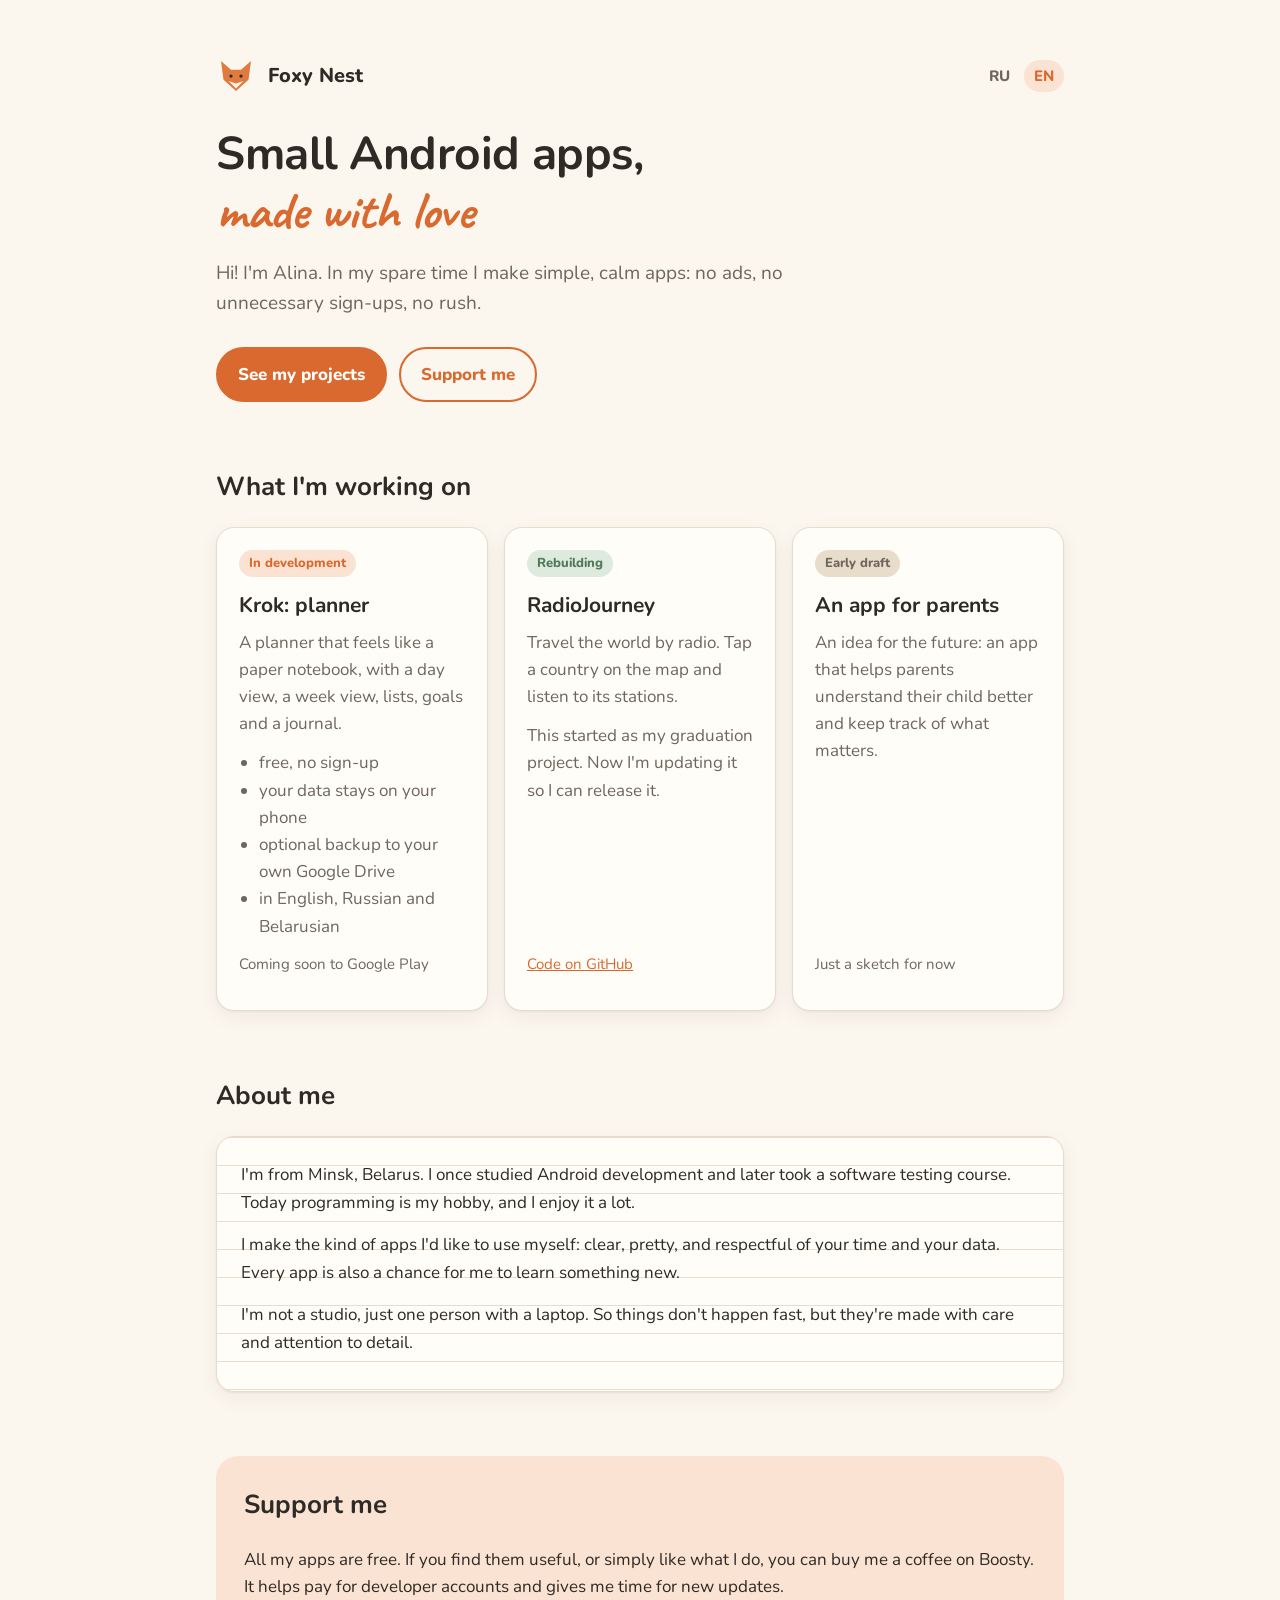
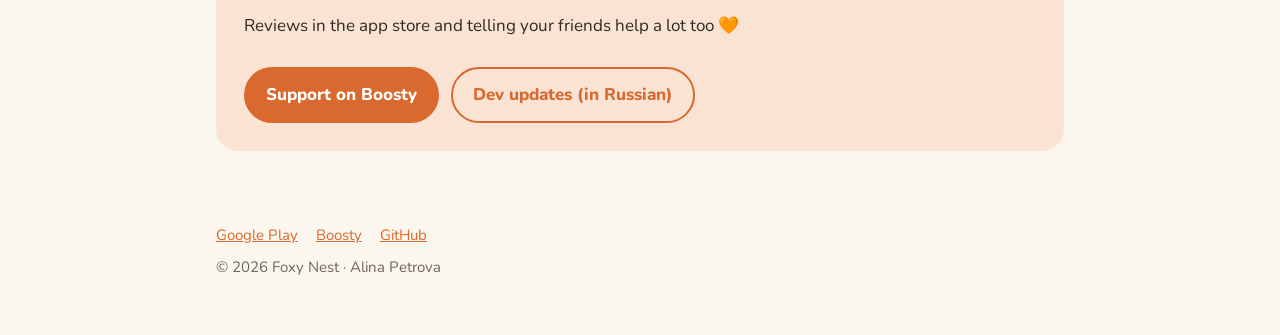
==== en/index.html @ 64275150 "Add files via upload" ====
<!DOCTYPE html>
<html lang="en">
<head>
  <!-- Английская версия сайта. Она лежит в папке en/, поэтому её адрес: foxytheone.github.io/en/
       Стили общие с русской версией: файл ../style.css («..» значит «на одну папку выше») -->
  <meta charset="utf-8">
  <meta name="viewport" content="width=device-width, initial-scale=1">
  <title>Foxy Nest — Android apps</title>
  <meta name="description" content="Foxy Nest is Alina's tiny workshop: simple, calm Android apps made in her spare time.">
  <link rel="icon" href="data:image/svg+xml,%3Csvg xmlns='http://www.w3.org/2000/svg' viewBox='0 0 64 64'%3E%3Cpath d='M8 8l16 14h16L56 8l-4 30-20 18-20-18z' fill='%23e07a3f'/%3E%3Cpath d='M20 40l12 12 12-12-12 4z' fill='%23fff4e8'/%3E%3C/svg%3E">
  <link rel="preconnect" href="https://fonts.googleapis.com">
  <link rel="preconnect" href="https://fonts.gstatic.com" crossorigin>
  <link href="https://fonts.googleapis.com/css2?family=Caveat:wght@600&family=Nunito:wght@400;600;800&display=swap" rel="stylesheet">
  <link rel="stylesheet" href="../style.css">
  <link rel="alternate" hreflang="ru" href="https://foxytheone.github.io/">
  <link rel="alternate" hreflang="en" href="https://foxytheone.github.io/en/">
</head>
<body>

<div class="wrap">

  <header>
    <div class="top">
      <div class="brand">
        <svg viewBox="0 0 64 64" aria-hidden="true">
          <path d="M8 8l16 14h16L56 8l-4 30-20 18-20-18z" fill="#e07a3f"/>
          <path d="M20 40l12 12 12-12-12 4z" fill="#fff4e8"/>
          <circle cx="24" cy="32" r="2.6" fill="#2e2a26"/>
          <circle cx="40" cy="32" r="2.6" fill="#2e2a26"/>
        </svg>
        Foxy Nest
      </div>
      <!-- Ссылка «RU» ведёт на одну папку выше, то есть на главную (русскую) страницу -->
      <nav class="lang" aria-label="Language">
        <a href="../" onclick="try{localStorage.setItem('lang','ru')}catch(e){}">RU</a>
        <span>EN</span>
      </nav>
    </div>

    <h1>Small Android apps,<br><span class="hand">made with love</span></h1>
    <p class="lead">
      Hi! I'm Alina. In my spare time I make simple, calm apps:
      no ads, no unnecessary sign-ups, no rush.
    </p>
    <div class="buttons">
      <a class="btn primary" href="#projects">See my projects</a>
      <a class="btn ghost" href="#support">Support me</a>
    </div>
  </header>

  <section id="projects">
    <h2>What I'm working on</h2>
    <div class="grid">

      <article class="card">
        <span class="tag">In development</span>
        <h3>Krok: planner</h3>
        <p>A planner that feels like a paper notebook, with a day view, a week view, lists, goals and a journal.</p>
        <ul>
          <li>free, no sign-up</li>
          <li>your data stays on your phone</li>
          <li>optional backup to your own Google Drive</li>
          <li>in English, Russian and Belarusian</li>
        </ul>
        <p class="foot">Coming soon to Google Play</p>
      </article>

      <article class="card">
        <span class="tag green">Rebuilding</span>
        <h3>RadioJourney</h3>
        <p>Travel the world by radio. Tap a country on the map and listen to its stations.</p>
        <p>This started as my graduation project. Now I'm updating it so I can release it.</p>
        <p class="foot"><a href="https://github.com/FoxyTheOne/RadioJourney">Code on GitHub</a></p>
      </article>

      <article class="card">
        <span class="tag grey">Early draft</span>
        <h3>An app for parents</h3>
        <p>An idea for the future: an app that helps parents understand their child better and keep track of what matters.</p>
        <p class="foot">Just a sketch for now</p>
      </article>

    </div>
  </section>

  <section id="about">
    <h2>About me</h2>
    <div class="note">
      <p>I'm from Minsk, Belarus. I once studied Android development and later took a software testing course. Today programming is my hobby, and I enjoy it a lot.</p>
      <p>I make the kind of apps I'd like to use myself: clear, pretty, and respectful of your time and your data. Every app is also a chance for me to learn something new.</p>
      <p>I'm not a studio, just one person with a laptop. So things don't happen fast, but they're made with care and attention to detail.</p>
    </div>
  </section>

  <!-- В Boosty можно платить картами из разных стран, поэтому кнопку оставляем и в английской версии -->
  <section id="support">
    <div class="support">
      <h2>Support me</h2>
      <p>All my apps are free. If you find them useful, or simply like what I do, you can buy me a coffee on Boosty. It helps pay for developer accounts and gives me time for new updates.</p>
      <p>Reviews in the app store and telling your friends help a lot too 🧡</p>
      <div class="buttons">
        <a class="btn primary" href="https://boosty.to/foxynest/donate">Support on Boosty</a>
        <a class="btn ghost" href="https://boosty.to/foxynest">Dev updates (in Russian)</a>
      </div>
    </div>
  </section>

  <footer>
    <div class="links">
      <a href="https://play.google.com/store/apps/dev?id=5456793891038364788">Google Play</a>
      <a href="https://boosty.to/foxynest">Boosty</a>
      <a href="https://github.com/FoxyTheOne">GitHub</a>
    </div>
    © 2026 Foxy Nest · Alina Petrova
  </footer>

</div>
</body>
</html>
---- style.css ----
/* Цвета собраны в одном месте, чтобы их было легко поменять */
:root {
  --bg: #fbf6ee;          /* фон «бумага» */
  --paper: #fffdf8;       /* карточки */
  --ink: #2e2a26;         /* основной текст */
  --muted: #6f665d;       /* второстепенный текст */
  --line: #e8dccb;        /* линии, рамки */
  --fox: #d9692f;         /* лисий оранжевый — акцент */
  --fox-soft: #fbe3d3;
  --green: #4f7a5a;
  --green-soft: #dfeadf;
  --shadow: 0 1px 2px rgba(60,40,20,.06), 0 6px 20px rgba(60,40,20,.06);
}
/* Тёмная тема: включается сама, если в телефоне/компьютере стоит тёмная тема */
@media (prefers-color-scheme: dark) {
  :root {
    --bg: #1d1a17;
    --paper: #26221e;
    --ink: #f1e9df;
    --muted: #b3a797;
    --line: #3b342d;
    --fox: #f08a4b;
    --fox-soft: #3d2a1e;
    --green: #8fbf98;
    --green-soft: #26332a;
    --shadow: none;
  }
}

* { box-sizing: border-box; }
body {
  margin: 0;
  background: var(--bg);
  color: var(--ink);
  font: 17px/1.6 "Nunito", system-ui, sans-serif;
}
a { color: var(--fox); }
.wrap { max-width: 880px; margin: 0 auto; padding: 0 16px; }

/* ---------- Шапка ---------- */
header { padding: 56px 0 32px; }
.brand { display: flex; align-items: center; gap: 12px; font-weight: 800; font-size: 20px; }
.brand svg { width: 40px; height: 40px; }
h1 {
  font-size: clamp(30px, 6vw, 46px);
  line-height: 1.15;
  margin: 32px 0 16px;
  letter-spacing: -.01em;
}
h1 .hand { font-family: "Caveat", cursive; color: var(--fox); font-size: 1.15em; }
.lead { font-size: 19px; color: var(--muted); max-width: 640px; margin: 0; }
.buttons { display: flex; flex-wrap: wrap; gap: 12px; margin-top: 28px; }
.btn {
  display: inline-block; padding: 12px 20px; border-radius: 999px;
  font-weight: 800; text-decoration: none; border: 2px solid var(--fox);
}
.btn.primary { background: var(--fox); color: #fff; }
.btn.ghost { color: var(--fox); }

/* ---------- Секции ---------- */
section { padding: 32px 0; }
h2 { font-size: 26px; margin: 0 0 20px; }
.grid { display: grid; gap: 16px; grid-template-columns: repeat(auto-fit, minmax(250px, 1fr)); }
.card {
  background: var(--paper); border: 1px solid var(--line); border-radius: 18px;
  padding: 22px; box-shadow: var(--shadow); display: flex; flex-direction: column;
}
.card h3 { margin: 12px 0 6px; font-size: 21px; }
.card p { margin: 0 0 12px; color: var(--muted); }
.card ul { margin: 0 0 12px; padding-left: 20px; color: var(--muted); }
.card .foot { margin-top: auto; font-size: 15px; }
.tag {
  align-self: flex-start; font-size: 13px; font-weight: 800; padding: 3px 10px;
  border-radius: 999px; background: var(--fox-soft); color: var(--fox);
}
.tag.green { background: var(--green-soft); color: var(--green); }
.tag.grey { background: var(--line); color: var(--muted); }

/* Блок «обо мне» — как листок в клетку */
.note {
  background:
    linear-gradient(var(--line) 1px, transparent 1px) 0 0 / 100% 28px,
    var(--paper);
  border: 1px solid var(--line); border-radius: 18px; padding: 24px 24px 20px;
  box-shadow: var(--shadow);
}
.note p { margin: 0 0 14px; line-height: 28px; }

/* Поддержка */
.support { background: var(--fox-soft); border-radius: 22px; padding: 28px; }
.support p { margin: 0 0 12px; }

footer { padding: 40px 0 56px; color: var(--muted); font-size: 15px; }
footer .links { display: flex; flex-wrap: wrap; gap: 18px; margin-bottom: 8px; }

/* ---------- Переключатель языка (RU / EN) в шапке ---------- */
.top { display: flex; align-items: center; justify-content: space-between; gap: 12px; }
.lang { display: flex; gap: 4px; font-weight: 800; font-size: 15px; }
.lang a, .lang span { padding: 4px 10px; border-radius: 999px; text-decoration: none; }
.lang span { background: var(--fox-soft); color: var(--fox); } /* текущий язык */
.lang a { color: var(--muted); }
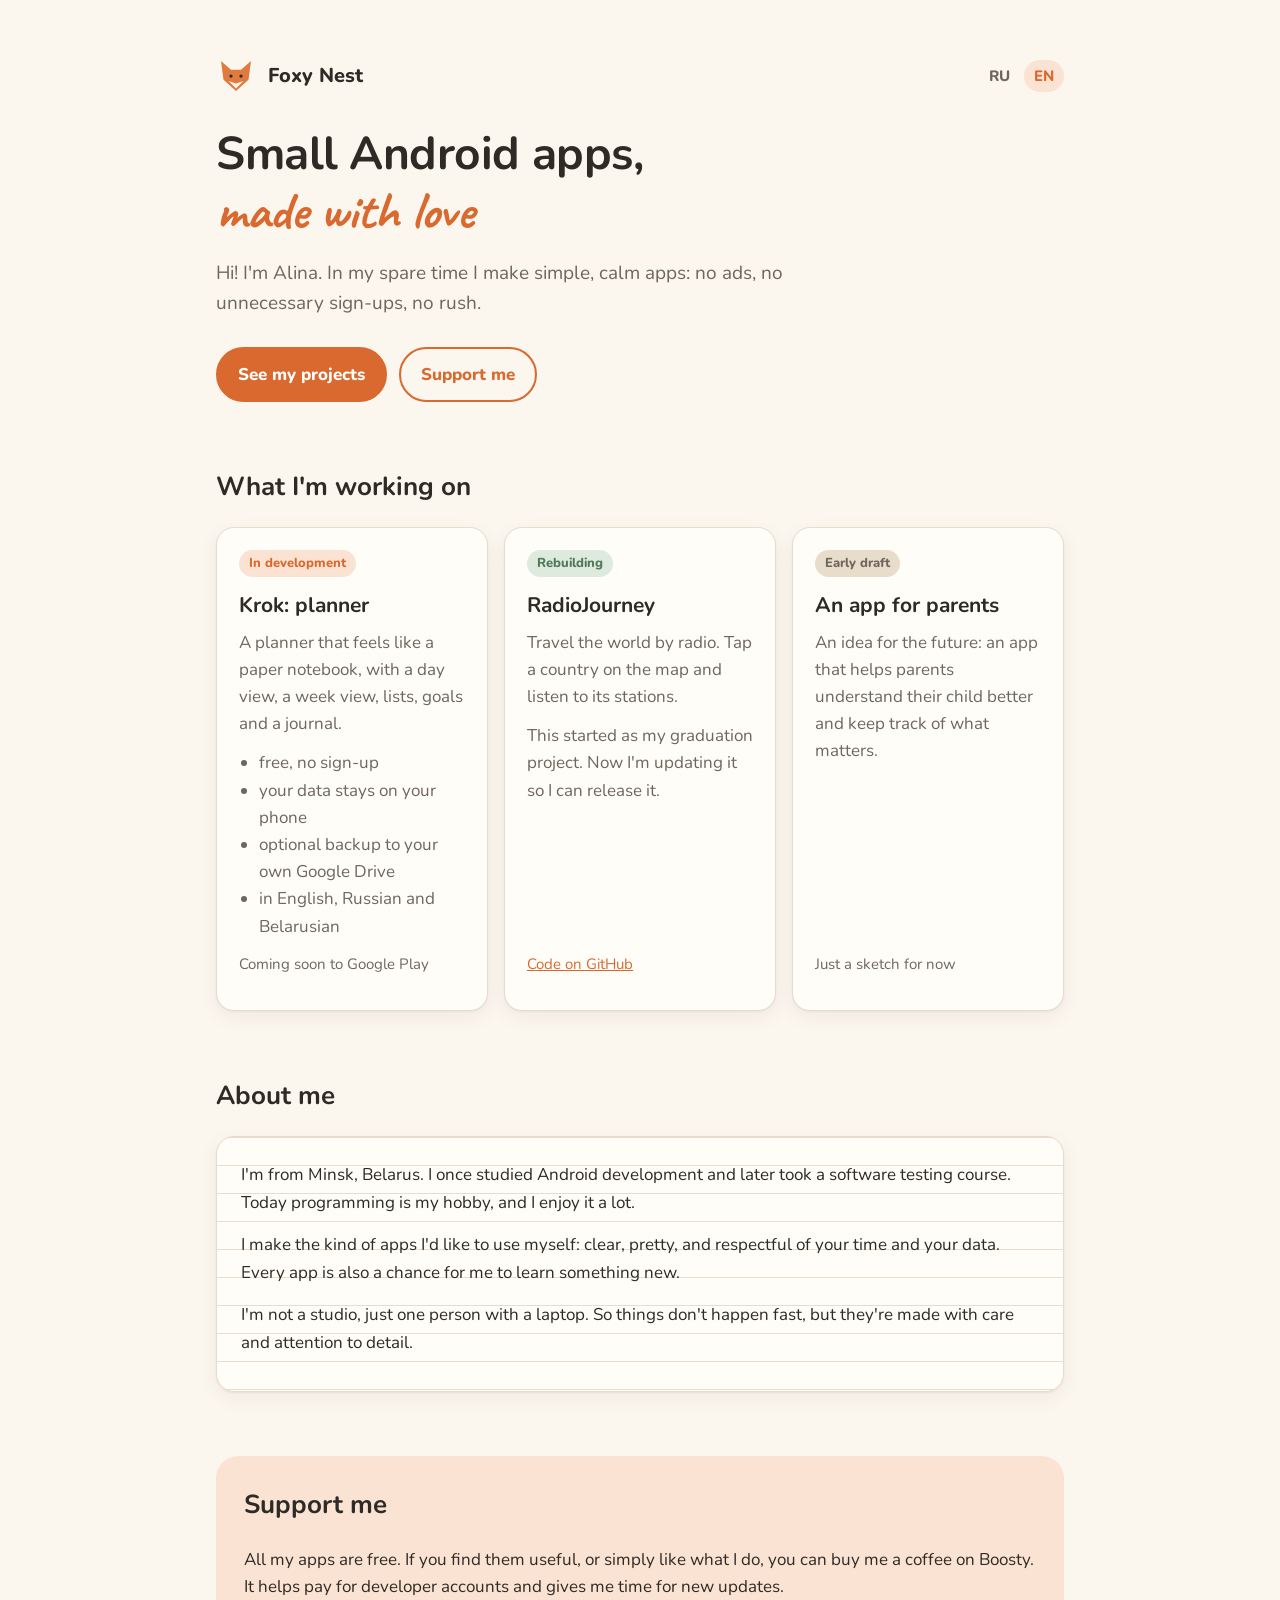
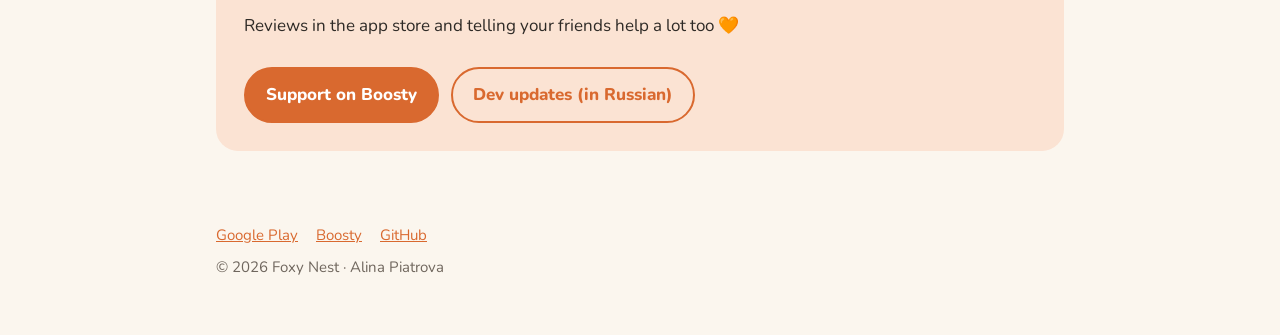
==== commit 6c63f85a: "Update index.html" ====
--- a/en/index.html
+++ b/en/index.html
@@ -111,7 +111,7 @@
       <a href="https://boosty.to/foxynest">Boosty</a>
       <a href="https://github.com/FoxyTheOne">GitHub</a>
     </div>
-    © 2026 Foxy Nest · Alina Petrova
+    © 2026 Foxy Nest · Alina Piatrova
   </footer>
 
 </div>
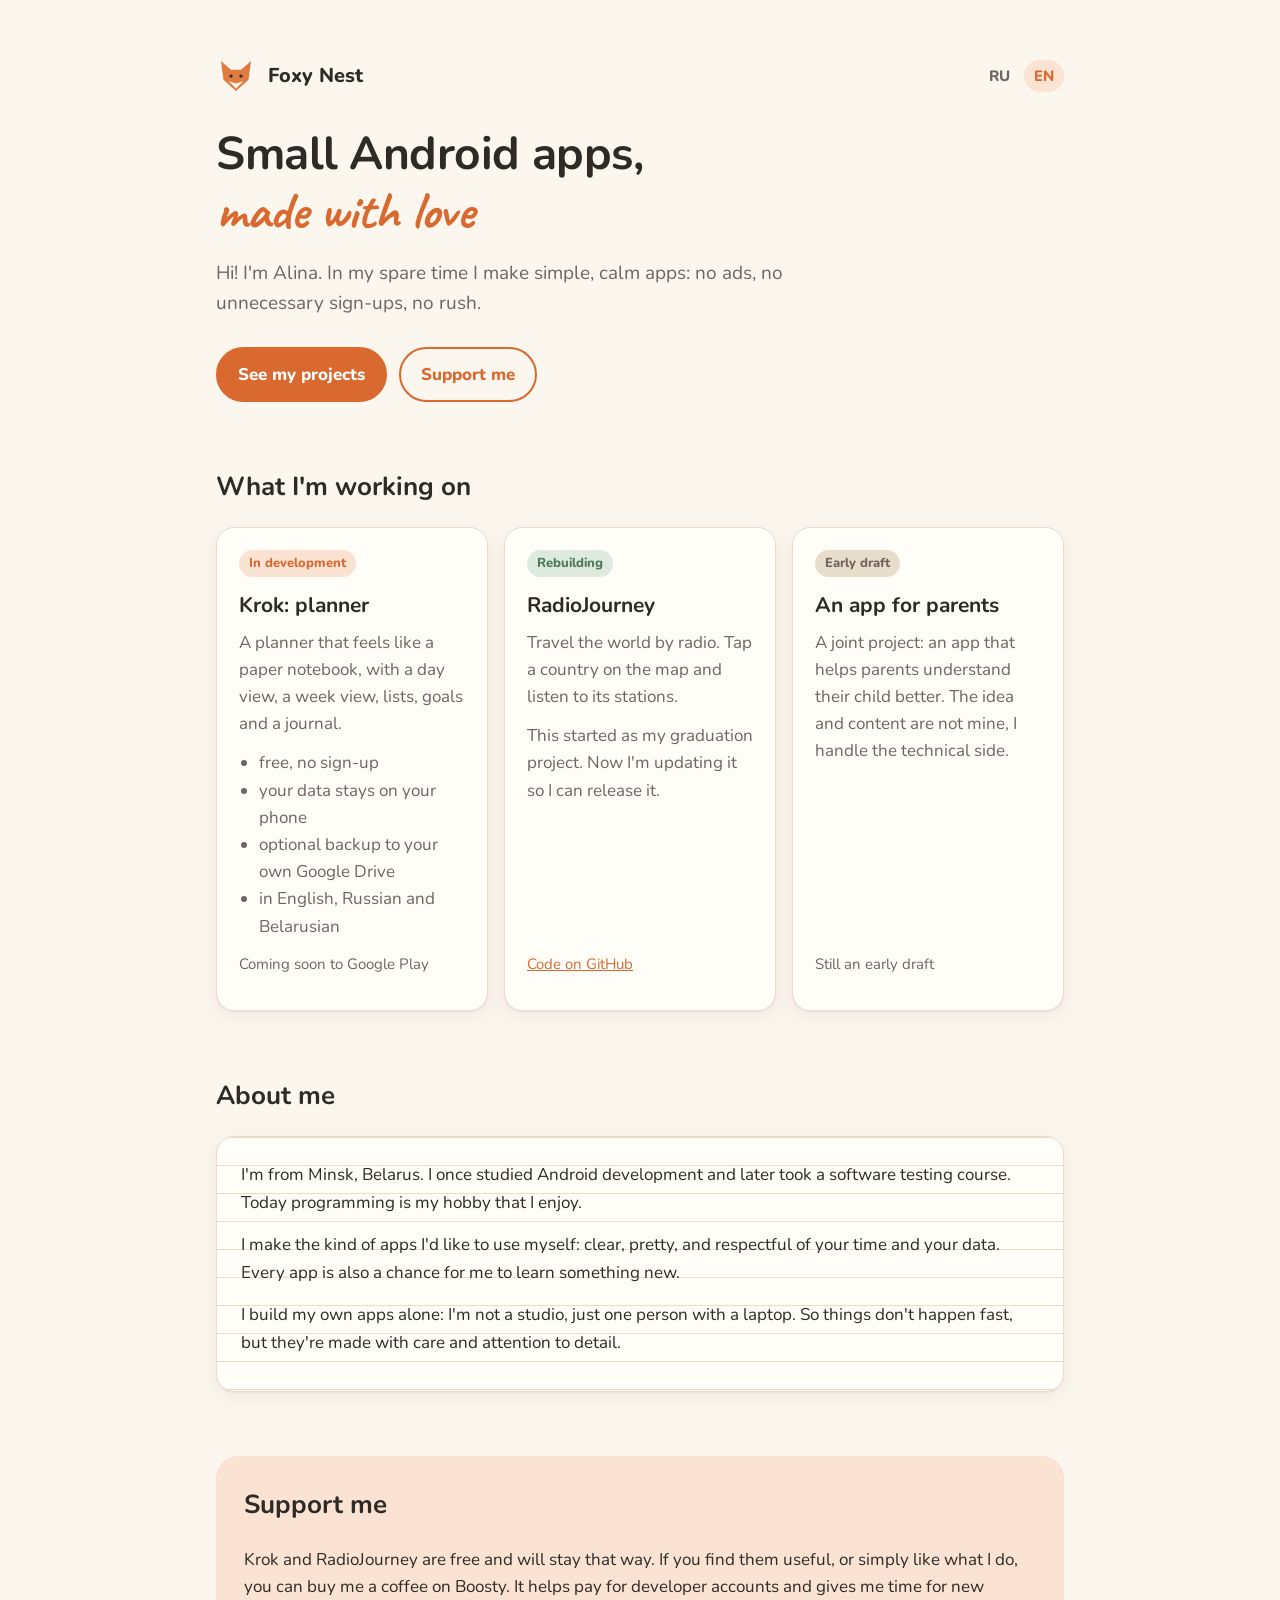
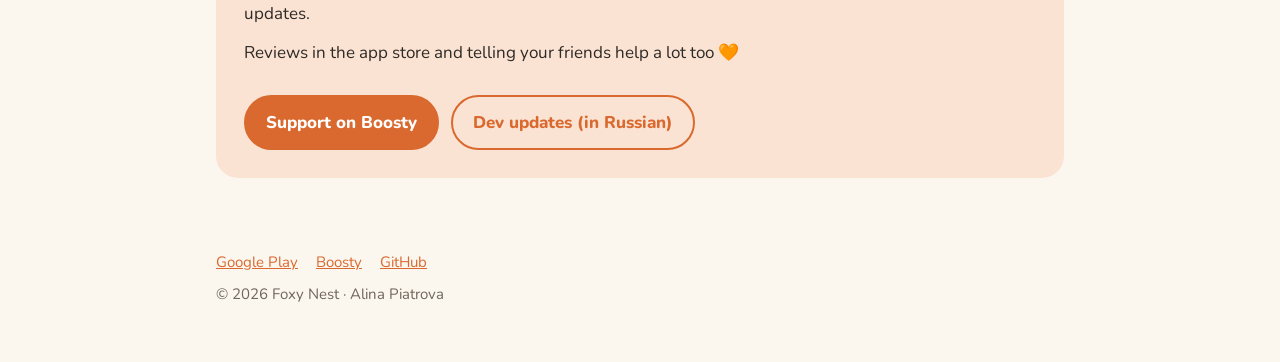
==== commit b7cf6c09: "Add files via upload" ====
--- a/en/index.html
+++ b/en/index.html
@@ -76,8 +76,8 @@
       <article class="card">
         <span class="tag grey">Early draft</span>
         <h3>An app for parents</h3>
-        <p>An idea for the future: an app that helps parents understand their child better and keep track of what matters.</p>
-        <p class="foot">Just a sketch for now</p>
+        <p>A joint project: an app that helps parents understand their child better. The idea and content are not mine, I handle the technical side.</p>
+        <p class="foot">Still an early draft</p>
       </article>
 
     </div>
@@ -86,9 +86,9 @@
   <section id="about">
     <h2>About me</h2>
     <div class="note">
-      <p>I'm from Minsk, Belarus. I once studied Android development and later took a software testing course. Today programming is my hobby, and I enjoy it a lot.</p>
+      <p>I'm from Minsk, Belarus. I once studied Android development and later took a software testing course. Today programming is my hobby that I enjoy.</p>
       <p>I make the kind of apps I'd like to use myself: clear, pretty, and respectful of your time and your data. Every app is also a chance for me to learn something new.</p>
-      <p>I'm not a studio, just one person with a laptop. So things don't happen fast, but they're made with care and attention to detail.</p>
+      <p>I build my own apps alone: I'm not a studio, just one person with a laptop. So things don't happen fast, but they're made with care and attention to detail.</p>
     </div>
   </section>
 
@@ -96,7 +96,7 @@
   <section id="support">
     <div class="support">
       <h2>Support me</h2>
-      <p>All my apps are free. If you find them useful, or simply like what I do, you can buy me a coffee on Boosty. It helps pay for developer accounts and gives me time for new updates.</p>
+      <p>Krok and RadioJourney are free and will stay that way. If you find them useful, or simply like what I do, you can buy me a coffee on Boosty. It helps pay for developer accounts and gives me time for new updates.</p>
       <p>Reviews in the app store and telling your friends help a lot too 🧡</p>
       <div class="buttons">
         <a class="btn primary" href="https://boosty.to/foxynest/donate">Support on Boosty</a>
